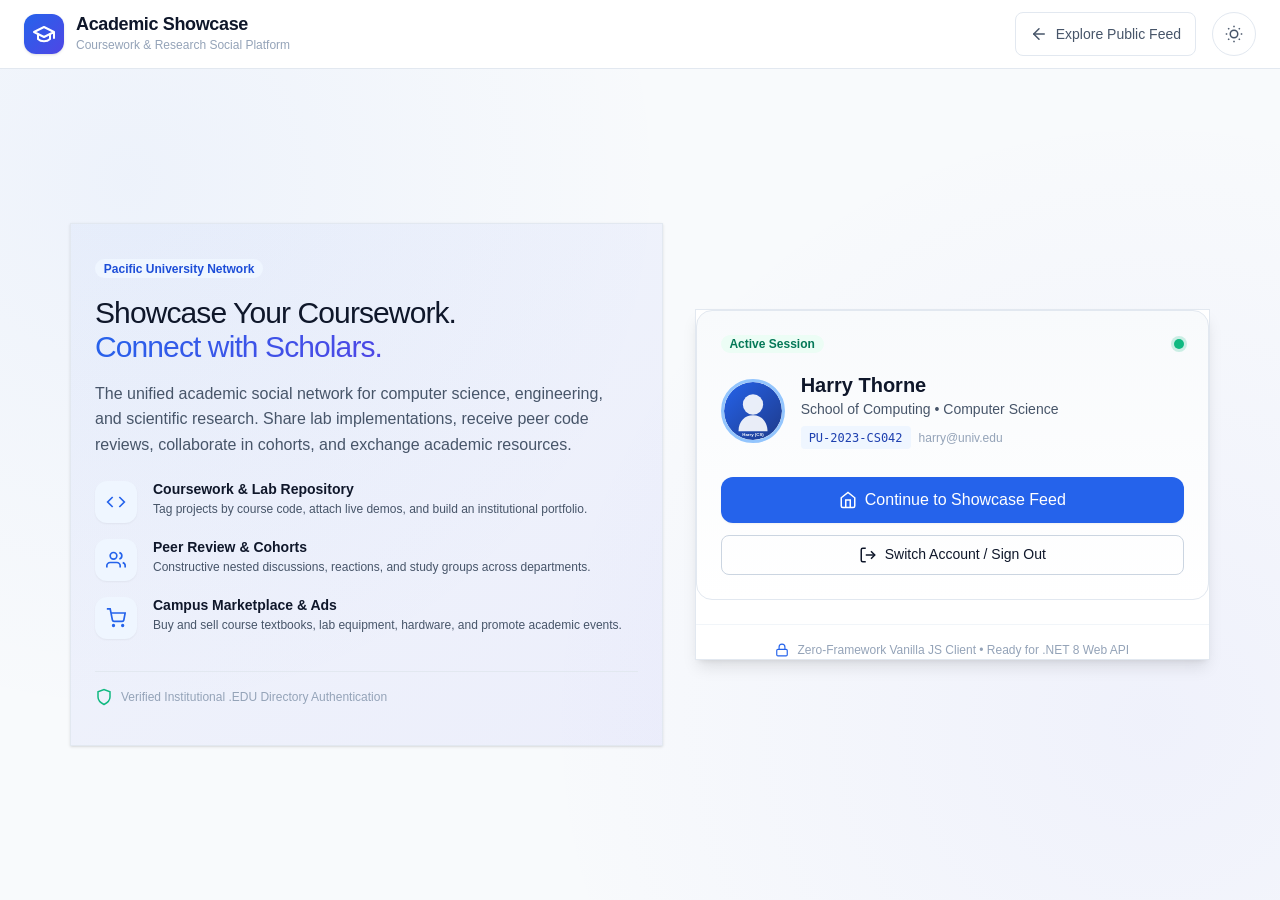
==== pages/auth.html @ 0fe9c9b3 "feat(auth): implement user authentication views, form validation, and session management" ====
<!DOCTYPE html>
<html lang="en">
<head>
  <meta charset="UTF-8">
  <meta name="viewport" content="width=device-width, initial-scale=1.0">
  <title>Academic Coursework Showcase — Authentication Portal</title>
  
  <!-- Core Design Tokens & Modular Stylesheets -->
  <link rel="stylesheet" href="../css/variables.css">
  <link rel="stylesheet" href="../css/reset.css">
  <link rel="stylesheet" href="../css/layout.css">
  <link rel="stylesheet" href="../css/components.css">
  
  <!-- Dedicated Authentication Page Stylesheet -->
  <link rel="stylesheet" href="../css/pages/auth.css">
</head>
<body class="auth-body">
  <!-- Minimalist Brand Header -->
  <header class="auth-navbar" role="banner">
    <div class="auth-nav-container">
      <a href="../index.html" class="auth-brand" aria-label="Academic Showcase Home">
        <div class="auth-brand-icon">
          <svg width="24" height="24" viewBox="0 0 24 24" fill="none" stroke="currentColor" stroke-width="2" stroke-linecap="round" stroke-linejoin="round">
            <path d="M22 10v6M2 10l10-5 10 5-10 5z"/>
            <path d="M6 12v5c3 3 9 3 12 0v-5"/>
          </svg>
        </div>
        <div class="auth-brand-text">
          <span class="auth-brand-title">Academic Showcase</span>
          <span class="auth-brand-tagline">Coursework & Research Social Platform</span>
        </div>
      </a>

      <div class="auth-nav-actions">
        <a href="../index.html" class="auth-nav-link" id="navBackToFeed">
          <svg width="18" height="18" viewBox="0 0 24 24" fill="none" stroke="currentColor" stroke-width="2" stroke-linecap="round" stroke-linejoin="round">
            <line x1="19" y1="12" x2="5" y2="12"></line>
            <polyline points="12 19 5 12 12 5"></polyline>
          </svg>
          <span>Explore Public Feed</span>
        </a>
        <button type="button" class="btn-theme-toggle" id="authThemeToggleBtn" aria-label="Toggle Dark / Light Theme" title="Toggle Theme">
          <svg class="theme-icon-sun" width="18" height="18" viewBox="0 0 24 24" fill="none" stroke="currentColor" stroke-width="2">
            <circle cx="12" cy="12" r="5"></circle>
            <line x1="12" y1="1" x2="12" y2="3"></line>
            <line x1="12" y1="21" x2="12" y2="23"></line>
            <line x1="4.22" y1="4.22" x2="5.64" y2="5.64"></line>
            <line x1="18.36" y1="18.36" x2="19.78" y2="19.78"></line>
            <line x1="1" y1="12" x2="3" y2="12"></line>
            <line x1="21" y1="12" x2="23" y2="12"></line>
            <line x1="4.22" y1="19.78" x2="5.64" y2="18.36"></line>
            <line x1="18.36" y1="5.64" x2="19.78" y2="4.22"></line>
          </svg>
          <svg class="theme-icon-moon" width="18" height="18" viewBox="0 0 24 24" fill="none" stroke="currentColor" stroke-width="2" style="display: none;">
            <path d="M21 12.79A9 9 0 1 1 11.21 3 7 7 0 0 0 21 12.79z"></path>
          </svg>
        </button>
      </div>
    </div>
  </header>

  <!-- Main View Container -->
  <main class="auth-main-wrapper" role="main">
    <div class="auth-layout-container">
      
      <!-- Left Hero Branding Column -->
      <section class="auth-hero-pane" aria-labelledby="authHeroTitle">
        <div class="auth-hero-badge">
          <span class="badge badge-primary">Pacific University Network</span>
        </div>
        <h1 class="auth-hero-title" id="authHeroTitle">
          Showcase Your Coursework. <br>
          <span class="text-gradient">Connect with Scholars.</span>
        </h1>
        <p class="auth-hero-description">
          The unified academic social network for computer science, engineering, and scientific research. Share lab implementations, receive peer code reviews, collaborate in cohorts, and exchange academic resources.
        </p>

        <!-- Feature Showcase Highlights -->
        <div class="auth-feature-list">
          <div class="auth-feature-item">
            <div class="feature-icon-bubble">
              <svg width="20" height="20" viewBox="0 0 24 24" fill="none" stroke="currentColor" stroke-width="2">
                <polyline points="16 18 22 12 16 6"></polyline>
                <polyline points="8 6 2 12 8 18"></polyline>
              </svg>
            </div>
            <div>
              <h2 class="feature-title">Coursework & Lab Repository</h2>
              <p class="feature-desc">Tag projects by course code, attach live demos, and build an institutional portfolio.</p>
            </div>
          </div>

          <div class="auth-feature-item">
            <div class="feature-icon-bubble">
              <svg width="20" height="20" viewBox="0 0 24 24" fill="none" stroke="currentColor" stroke-width="2">
                <path d="M17 21v-2a4 4 0 0 0-4-4H5a4 4 0 0 0-4 4v2"></path>
                <circle cx="9" cy="7" r="4"></circle>
                <path d="M23 21v-2a4 4 0 0 0-3-3.87"></path>
                <path d="M16 3.13a4 4 0 0 1 0 7.75"></path>
              </svg>
            </div>
            <div>
              <h2 class="feature-title">Peer Review & Cohorts</h2>
              <p class="feature-desc">Constructive nested discussions, reactions, and study groups across departments.</p>
            </div>
          </div>

          <div class="auth-feature-item">
            <div class="feature-icon-bubble">
              <svg width="20" height="20" viewBox="0 0 24 24" fill="none" stroke="currentColor" stroke-width="2">
                <circle cx="9" cy="21" r="1"></circle>
                <circle cx="20" cy="21" r="1"></circle>
                <path d="M1 1h4l2.68 13.39a2 2 0 0 0 2 1.61h9.72a2 2 0 0 0 2-1.61L23 6H6"></path>
              </svg>
            </div>
            <div>
              <h2 class="feature-title">Campus Marketplace & Ads</h2>
              <p class="feature-desc">Buy and sell course textbooks, lab equipment, hardware, and promote academic events.</p>
            </div>
          </div>
        </div>

        <div class="auth-hero-footer">
          <div class="institutional-seal">
            <svg width="18" height="18" viewBox="0 0 24 24" fill="none" stroke="currentColor" stroke-width="2">
              <path d="M12 22s8-4 8-10V5l-8-3-8 3v7c0 6 8 10 8 10z"/>
            </svg>
            <span>Verified Institutional .EDU Directory Authentication</span>
          </div>
        </div>
      </section>

      <!-- Right Column: Authentication Card Container -->
      <section class="auth-card-pane">
        <div class="auth-card" id="authCard">

          <!-- Global Dynamic Alert Container -->
          <div id="authAlertContainer" class="auth-alert-container" style="display: none;" role="alert">
            <div id="authAlert" class="auth-alert">
              <span class="auth-alert-icon" id="authAlertIcon">⚠️</span>
              <span class="auth-alert-message" id="authAlertMessage"></span>
              <button type="button" class="auth-alert-close" id="authAlertClose" aria-label="Dismiss alert">&times;</button>
            </div>
          </div>

          <!-- Toast Notification Container -->
          <div id="authToastContainer" class="auth-toast-container" aria-live="polite">
            <div id="authToast" class="auth-toast" style="display: none;">
              <span class="auth-toast-icon">✨</span>
              <span class="auth-toast-message" id="authToastMessage">Notification message</span>
            </div>
          </div>

          <!-- ACTIVE USER SESSION CARD (Rendered if user is already authenticated) -->
          <div id="activeSessionCard" class="active-session-card" style="display: none;" aria-label="Active Student Session">
            <div class="session-badge-header">
              <span class="badge badge-success">Active Session</span>
              <span class="session-status-dot"></span>
            </div>

            <div class="session-user-profile">
              <div class="session-avatar-wrap">
                <img id="sessionUserAvatar" src="../assets/images/avatar-1.svg" alt="User Avatar" class="session-avatar-img">
              </div>
              <div class="session-user-info">
                <h2 class="session-user-name" id="sessionUserName">Harry Thorne</h2>
                <p class="session-user-dept" id="sessionUserDept">School of Computing &bull; Computer Science</p>
                <div class="session-meta-row">
                  <span class="session-meta-tag" id="sessionUserStudentId">PU-2023-CS042</span>
                  <span class="session-meta-email" id="sessionUserEmail">harry@univ.edu</span>
                </div>
              </div>
            </div>

            <div class="session-actions-grid">
              <a href="../index.html" class="btn btn-primary btn-block btn-lg" id="btnContinueToFeed">
                <svg width="18" height="18" viewBox="0 0 24 24" fill="none" stroke="currentColor" stroke-width="2">
                  <path d="M3 9l9-7 9 7v11a2 2 0 0 1-2 2H5a2 2 0 0 1-2-2z"></path>
                  <polyline points="9 22 9 12 15 12 15 22"></polyline>
                </svg>
                <span>Continue to Showcase Feed</span>
              </a>

              <button type="button" class="btn btn-outline btn-block" id="btnLogoutSession">
                <svg width="18" height="18" viewBox="0 0 24 24" fill="none" stroke="currentColor" stroke-width="2">
                  <path d="M9 21H5a2 2 0 0 1-2-2V5a2 2 0 0 1 2-2h4"></path>
                  <polyline points="16 17 21 12 16 7"></polyline>
                  <line x1="21" y1="12" x2="9" y2="12"></line>
                </svg>
                <span>Switch Account / Sign Out</span>
              </button>
            </div>
          </div>

          <!-- AUTHENTICATION FORMS CONTAINER (Sign In / Sign Up) -->
          <div id="authFormsContainer" class="auth-forms-container">

            <!-- Tab Segment Navigation -->
            <nav class="auth-tabs" role="tablist" aria-label="Authentication Options">
              <button type="button" class="auth-tab-btn active" id="tabSignIn" data-tab="login" role="tab" aria-selected="true" aria-controls="auth-form-login">
                <span>Sign In</span>
              </button>
              <button type="button" class="auth-tab-btn" id="tabSignUp" data-tab="signup" role="tab" aria-selected="false" aria-controls="auth-form-signup">
                <span>Create Account</span>
              </button>
            </nav>

            <!-- ================================================================= -->
            <!-- 1. SIGN IN FORM PANE                                              -->
            <!-- ================================================================= -->
            <form id="auth-form-login" class="auth-form active" novalidate>
              
              <!-- Demo Account Quick-Fill Box -->
              <div class="demo-accounts-box">
                <div class="demo-box-header">
                  <span class="demo-box-label">
                    <svg width="14" height="14" viewBox="0 0 24 24" fill="currentColor">
                      <polygon points="13 2 3 14 12 14 11 22 21 10 12 10 13 2"></polygon>
                    </svg>
                    One-Click Demo Evaluator Profiles
                  </span>
                  <span class="demo-box-hint">Click any profile to pre-fill</span>
                </div>
                <div class="demo-chips-grid">
                  <button type="button" class="demo-user-chip" id="demoUserHarry" data-email="harry@univ.edu" data-pass="Password123!" title="Sign in as Harry Thorne (CS Senior)">
                    <img src="../assets/images/avatar-1.svg" alt="Harry Thorne" class="demo-chip-avatar">
                    <div class="demo-chip-info">
                      <span class="demo-chip-name">Harry Thorne</span>
                      <span class="demo-chip-dept">CS &bull; Senior</span>
                    </div>
                  </button>

                  <button type="button" class="demo-user-chip" id="demoUserElena" data-email="elena@univ.edu" data-pass="Password123!" title="Sign in as Elena Rostova (AI Fellow)">
                    <img src="../assets/images/avatar-2.svg" alt="Elena Rostova" class="demo-chip-avatar">
                    <div class="demo-chip-info">
                      <span class="demo-chip-name">Elena Rostova</span>
                      <span class="demo-chip-dept">AI &bull; Grad</span>
                    </div>
                  </button>

                  <button type="button" class="demo-user-chip" id="demoUserMarcus" data-email="marcus@univ.edu" data-pass="Password123!" title="Sign in as Marcus Vance (SE Sophomore)">
                    <img src="../assets/images/avatar-3.svg" alt="Marcus Vance" class="demo-chip-avatar">
                    <div class="demo-chip-info">
                      <span class="demo-chip-name">Marcus Vance</span>
                      <span class="demo-chip-dept">SE &bull; Soph</span>
                    </div>
                  </button>
                </div>
              </div>

              <!-- Sign In Fields -->
              <div class="form-group">
                <label for="loginIdentifier" class="form-label">University Email or Student ID</label>
                <div class="input-group">
                  <span class="input-group-icon">
                    <svg width="18" height="18" viewBox="0 0 24 24" fill="none" stroke="currentColor" stroke-width="2">
                      <path d="M4 4h16c1.1 0 2 .9 2 2v12c0 1.1-.9 2-2 2H4c-1.1 0-2-.9-2-2V6c0-1.1.9-2 2-2z"></path>
                      <polyline points="22,6 12,13 2,6"></polyline>
                    </svg>
                  </span>
                  <input type="text" id="loginIdentifier" class="form-control" placeholder="harry@univ.edu or PU-2023-CS042" autocomplete="username" required>
                </div>
                <div class="invalid-feedback" id="loginIdentifierError"></div>
              </div>

              <div class="form-group">
                <div class="form-label-row">
                  <label for="loginPassword" class="form-label">Password</label>
                  <a href="#" class="auth-helper-link" id="linkForgotPassword">Forgot password?</a>
                </div>
                <div class="input-group">
                  <span class="input-group-icon">
                    <svg width="18" height="18" viewBox="0 0 24 24" fill="none" stroke="currentColor" stroke-width="2">
                      <rect x="3" y="11" width="18" height="11" rx="2" ry="2"></rect>
                      <path d="M7 11V7a5 5 0 0 1 10 0v4"></path>
                    </svg>
                  </span>
                  <input type="password" id="loginPassword" class="form-control" placeholder="Enter your account password" autocomplete="current-password" required>
                  <button type="button" class="btn-toggle-password" id="toggleLoginPasswordBtn" aria-label="Toggle password visibility">
                    <svg class="eye-open" width="18" height="18" viewBox="0 0 24 24" fill="none" stroke="currentColor" stroke-width="2">
                      <path d="M1 12s4-8 11-8 11 8 11 8-4 8-11 8-11-8-11-8z"></path>
                      <circle cx="12" cy="12" r="3"></circle>
                    </svg>
                    <svg class="eye-closed" width="18" height="18" viewBox="0 0 24 24" fill="none" stroke="currentColor" stroke-width="2" style="display: none;">
                      <path d="M17.94 17.94A10.07 10.07 0 0 1 12 20c-7 0-11-8-11-8a18.45 18.45 0 0 1 5.06-5.94M9.9 4.24A9.12 9.12 0 0 1 12 4c7 0 11 8 11 8a18.5 18.5 0 0 1-2.16 3.19m-6.72-1.07a3 3 0 1 1-4.24-4.24"></path>
                      <line x1="1" y1="1" x2="23" y2="23"></line>
                    </svg>
                  </button>
                </div>
                <div class="invalid-feedback" id="loginPasswordError"></div>
              </div>

              <!-- Remember Me & Policy Row -->
              <div class="auth-options-row">
                <label class="custom-checkbox" for="rememberMe">
                  <input type="checkbox" id="rememberMe">
                  <span class="checkbox-indicator"></span>
                  <span class="checkbox-label-text">Remember on this device</span>
                </label>
              </div>

              <!-- Submit Button -->
              <div class="form-action-group">
                <button type="submit" id="loginSubmitBtn" class="btn btn-primary btn-block btn-lg">
                  <span>Sign In to Student Portal</span>
                  <svg width="18" height="18" viewBox="0 0 24 24" fill="none" stroke="currentColor" stroke-width="2">
                    <line x1="5" y1="12" x2="19" y2="12"></line>
                    <polyline points="12 5 19 12 12 19"></polyline>
                  </svg>
                </button>
              </div>

              <div class="auth-switch-note">
                <span>New to Academic Showcase?</span>
                <button type="button" class="btn-text-link" id="btnSwitchToSignUp">Create an account</button>
              </div>
            </form>

            <!-- ================================================================= -->
            <!-- 2. SIGN UP FORM PANE                                              -->
            <!-- ================================================================= -->
            <form id="auth-form-signup" class="auth-form" style="display: none;" novalidate>
              <div class="signup-intro-note">
                <p>Register with your university credentials to start sharing coursework and joining student cohorts.</p>
              </div>

              <!-- Full Name -->
              <div class="form-group">
                <label for="signupName" class="form-label">Full Name</label>
                <div class="input-group">
                  <span class="input-group-icon">
                    <svg width="18" height="18" viewBox="0 0 24 24" fill="none" stroke="currentColor" stroke-width="2">
                      <path d="M20 21v-2a4 4 0 0 0-4-4H8a4 4 0 0 0-4 4v2"></path>
                      <circle cx="12" cy="7" r="4"></circle>
                    </svg>
                  </span>
                  <input type="text" id="signupName" class="form-control" placeholder="e.g. Harry Potter" required>
                </div>
                <div class="invalid-feedback" id="signupNameError"></div>
              </div>

              <!-- University Email (.edu) -->
              <div class="form-group">
                <label for="signupEmail" class="form-label">University Email (.edu)</label>
                <div class="input-group">
                  <span class="input-group-icon">
                    <svg width="18" height="18" viewBox="0 0 24 24" fill="none" stroke="currentColor" stroke-width="2">
                      <path d="M4 4h16c1.1 0 2 .9 2 2v12c0 1.1-.9 2-2 2H4c-1.1 0-2-.9-2-2V6c0-1.1.9-2 2-2z"></path>
                      <polyline points="22,6 12,13 2,6"></polyline>
                    </svg>
                  </span>
                  <input type="email" id="signupEmail" class="form-control" placeholder="username@univ.edu" required>
                </div>
                <div class="form-helper">Must be an institutional or university email address.</div>
                <div class="invalid-feedback" id="signupEmailError"></div>
              </div>

              <!-- Major / Department & Academic Year Row -->
              <div class="form-row-2col">
                <div class="form-group">
                  <label for="signupMajor" class="form-label">Major / Department</label>
                  <select id="signupMajor" class="form-control" required>
                    <option value="" disabled selected>Select your discipline...</option>
                    <option value="Computer Science">Computer Science (CS)</option>
                    <option value="Artificial Intelligence">Artificial Intelligence (AI)</option>
                    <option value="Software Engineering">Software Engineering (SE)</option>
                    <option value="Cybersecurity">Cybersecurity (Cyber)</option>
                    <option value="Bioinformatics">Bioinformatics (Bio)</option>
                  </select>
                  <div class="invalid-feedback" id="signupMajorError"></div>
                </div>

                <div class="form-group">
                  <label for="signupYear" class="form-label">Academic Year</label>
                  <select id="signupYear" class="form-control">
                    <option value="Freshman">Freshman</option>
                    <option value="Sophomore">Sophomore</option>
                    <option value="Junior">Junior</option>
                    <option value="Senior" selected>Senior</option>
                    <option value="Graduate">Graduate / Researcher</option>
                  </select>
                </div>
              </div>

              <!-- Student ID / Enrollment Code -->
              <div class="form-group">
                <label for="signupStudentId" class="form-label">University Student ID</label>
                <div class="input-group">
                  <span class="input-group-icon">
                    <svg width="18" height="18" viewBox="0 0 24 24" fill="none" stroke="currentColor" stroke-width="2">
                      <rect x="3" y="4" width="18" height="16" rx="2"></rect>
                      <line x1="7" y1="8" x2="17" y2="8"></line>
                      <line x1="7" y1="12" x2="13" y2="12"></line>
                    </svg>
                  </span>
                  <input type="text" id="signupStudentId" class="form-control" placeholder="e.g. PU-2026-CS001">
                </div>
                <div class="form-helper">Campus identification number for verified student badge.</div>
                <div class="invalid-feedback" id="signupStudentIdError"></div>
              </div>

              <!-- Password & Password Confirmation Row -->
              <div class="form-row-2col">
                <div class="form-group">
                  <label for="signupPassword" class="form-label">Password</label>
                  <div class="input-group">
                    <span class="input-group-icon">
                      <svg width="18" height="18" viewBox="0 0 24 24" fill="none" stroke="currentColor" stroke-width="2">
                        <rect x="3" y="11" width="18" height="11" rx="2" ry="2"></rect>
                        <path d="M7 11V7a5 5 0 0 1 10 0v4"></path>
                      </svg>
                    </span>
                    <input type="password" id="signupPassword" class="form-control" placeholder="Min. 6 chars" required minlength="6">
                  </div>
                  <div class="invalid-feedback" id="signupPasswordError"></div>
                </div>

                <div class="form-group">
                  <label for="signupPasswordConfirm" class="form-label">Confirm Password</label>
                  <div class="input-group">
                    <span class="input-group-icon">
                      <svg width="18" height="18" viewBox="0 0 24 24" fill="none" stroke="currentColor" stroke-width="2">
                        <rect x="3" y="11" width="18" height="11" rx="2" ry="2"></rect>
                        <path d="M7 11V7a5 5 0 0 1 10 0v4"></path>
                      </svg>
                    </span>
                    <input type="password" id="signupPasswordConfirm" class="form-control" placeholder="Repeat password" required>
                  </div>
                  <div class="invalid-feedback" id="signupPasswordConfirmError"></div>
                </div>
              </div>

              <!-- Password Strength Meter -->
              <div class="password-meter" id="passwordMeterContainer">
                <div class="meter-bar"><div class="meter-fill" id="meterFill"></div></div>
                <span class="meter-label" id="meterLabel">Password strength</span>
              </div>

              <!-- Terms of Service & Honor Code -->
              <div class="auth-options-row">
                <label class="custom-checkbox" for="signupTerms">
                  <input type="checkbox" id="signupTerms" required>
                  <span class="checkbox-indicator"></span>
                  <span class="checkbox-label-text">
                    I agree to the <a href="#" class="auth-inline-link">Academic Integrity Honor Code</a> and <a href="#" class="auth-inline-link">Coursework Showcase Guidelines</a>.
                  </span>
                </label>
                <div class="invalid-feedback" id="signupTermsError"></div>
              </div>

              <!-- Submit Button -->
              <div class="form-action-group">
                <button type="submit" id="signupSubmitBtn" class="btn btn-primary btn-block btn-lg">
                  <span>Create Student Account</span>
                  <svg width="18" height="18" viewBox="0 0 24 24" fill="none" stroke="currentColor" stroke-width="2">
                    <path d="M16 21v-2a4 4 0 0 0-4-4H5a4 4 0 0 0-4 4v2"></path>
                    <circle cx="8.5" cy="7" r="4"></circle>
                    <line x1="20" y1="8" x2="20" y2="14"></line>
                    <line x1="23" y1="11" x2="17" y2="11"></line>
                  </svg>
                </button>
              </div>

              <div class="auth-switch-note">
                <span>Already have a university account?</span>
                <button type="button" class="btn-text-link" id="btnSwitchToSignIn">Sign In instead</button>
              </div>
            </form>

          </div><!-- /auth-forms-container -->

          <!-- Card Security Footer -->
          <footer class="auth-card-footer">
            <div class="security-note">
              <svg width="14" height="14" viewBox="0 0 24 24" fill="none" stroke="currentColor" stroke-width="2">
                <rect x="3" y="11" width="18" height="11" rx="2" ry="2"></rect>
                <path d="M7 11V7a5 5 0 0 1 10 0v4"></path>
              </svg>
              <span>Zero-Framework Vanilla JS Client &bull; Ready for .NET 8 Web API</span>
            </div>
          </footer>

        </div><!-- /auth-card -->
      </section>

    </div><!-- /auth-layout-container -->
  </main>

  <!-- ES6 Controller Module -->
  <script type="module" src="../js/pages/auth.js"></script>
</body>
</html>
---- css/variables.css ----
/**
 * Academic Coursework Showcase — Design Tokens & Theme Variables
 * css/variables.css
 */

:root {
  /* Color Palette — Primary (Sapphire Blue) */
  --color-primary-50: #eff6ff;
  --color-primary-100: #dbeafe;
  --color-primary-200: #bfdbfe;
  --color-primary-300: #93c5fd;
  --color-primary-400: #60a5fa;
  --color-primary-500: #3b82f6;
  --color-primary-600: #2563eb;
  --color-primary-700: #1d4ed8;
  --color-primary-800: #1e40af;
  --color-primary-900: #1e3a8a;
  --color-primary: #2563eb;
  --color-primary-hover: #1d4ed8;
  --color-primary-light: #eff6ff;
  --color-primary-contrast: #ffffff;

  /* Color Palette — Secondary (Indigo) */
  --color-secondary-50: #eef2ff;
  --color-secondary-100: #e0e7ff;
  --color-secondary-200: #c7d2fe;
  --color-secondary-500: #6366f1;
  --color-secondary-600: #4f46e5;
  --color-secondary-700: #4338ca;
  --color-secondary: #4f46e5;
  --color-secondary-hover: #4338ca;

  /* Color Palette — Accent / Success (Emerald Green) */
  --color-accent-50: #ecfdf5;
  --color-accent-100: #d1fae5;
  --color-accent-500: #10b981;
  --color-accent-600: #059669;
  --color-accent-700: #047857;
  --color-accent: #059669;
  --color-accent-hover: #047857;
  --color-success: #10b981;
  --color-success-bg: #ecfdf5;

  /* Status Colors */
  --color-warning-50: #fffbeb;
  --color-warning-500: #f59e0b;
  --color-warning-600: #d97706;
  --color-warning: #f59e0b;
  --color-warning-bg: #fffbeb;

  --color-danger-50: #fef2f2;
  --color-danger-500: #ef4444;
  --color-danger-600: #dc2626;
  --color-danger: #ef4444;
  --color-danger-bg: #fef2f2;

  --color-info-50: #f0f9ff;
  --color-info-500: #0ea5e9;
  --color-info-600: #0284c7;
  --color-info: #0284c7;

  /* Neutrals (Slate / Gray) */
  --color-gray-50: #f8fafc;
  --color-gray-100: #f1f5f9;
  --color-gray-200: #e2e8f0;
  --color-gray-300: #cbd5e1;
  --color-gray-400: #94a3b8;
  --color-gray-500: #64748b;
  --color-gray-600: #475569;
  --color-gray-700: #334155;
  --color-gray-800: #1e293b;
  --color-gray-900: #0f172a;

  /* Semantic Light Surfaces */
  --bg-body: #f8fafc;
  --bg-surface: #ffffff;
  --bg-surface-hover: #f1f5f9;
  --bg-surface-active: #e2e8f0;
  --bg-surface-subtle: #f8fafc;
  --bg-sidebar: #ffffff;
  --bg-card: #ffffff;
  --bg-input: #ffffff;
  --bg-modal-overlay: rgba(15, 23, 42, 0.6);

  /* Typography Colors */
  --text-primary: #0f172a;
  --text-secondary: #475569;
  --text-muted: #94a3b8;
  --text-inverse: #ffffff;
  --text-link: #2563eb;
  --text-link-hover: #1d4ed8;

  /* Border Colors */
  --border-color: #e2e8f0;
  --border-color-light: #f1f5f9;
  --border-color-strong: #cbd5e1;
  --border-focus: #3b82f6;

  /* Typography */
  --font-sans: 'Inter', -apple-system, BlinkMacSystemFont, 'Segoe UI', Roboto, Helvetica, Arial, sans-serif;
  --font-mono: ui-monospace, SFMono-Regular, Menlo, Monaco, Consolas, monospace;

  --font-xs: 0.75rem;     /* 12px */
  --font-sm: 0.875rem;    /* 14px */
  --font-base: 1rem;       /* 16px */
  --font-lg: 1.125rem;    /* 18px */
  --font-xl: 1.25rem;     /* 20px */
  --font-2xl: 1.5rem;     /* 24px */
  --font-3xl: 1.875rem;   /* 30px */

  --font-weight-normal: 400;
  --font-weight-medium: 500;
  --font-weight-semibold: 600;
  --font-weight-bold: 700;

  --line-height-tight: 1.25;
  --line-height-normal: 1.5;
  --line-height-relaxed: 1.625;

  /* Spacing */
  --space-1: 0.25rem;  /* 4px */
  --space-2: 0.5rem;   /* 8px */
  --space-3: 0.75rem;  /* 12px */
  --space-4: 1rem;     /* 16px */
  --space-5: 1.25rem;  /* 20px */
  --space-6: 1.5rem;   /* 24px */
  --space-8: 2rem;     /* 32px */
  --space-10: 2.5rem;  /* 40px */
  --space-12: 3rem;    /* 48px */

  /* Border Radii */
  --radius-sm: 4px;
  --radius-md: 8px;
  --radius-lg: 12px;
  --radius-xl: 16px;
  --radius-full: 9999px;

  /* Shadows */
  --shadow-xs: 0 1px 2px 0 rgba(0, 0, 0, 0.05);
  --shadow-sm: 0 1px 3px 0 rgba(0, 0, 0, 0.1), 0 1px 2px -1px rgba(0, 0, 0, 0.1);
  --shadow-md: 0 4px 6px -1px rgba(0, 0, 0, 0.1), 0 2px 4px -2px rgba(0, 0, 0, 0.1);
  --shadow-lg: 0 10px 15px -3px rgba(0, 0, 0, 0.1), 0 4px 6px -4px rgba(0, 0, 0, 0.1);
  --shadow-xl: 0 20px 25px -5px rgba(0, 0, 0, 0.1), 0 8px 10px -6px rgba(0, 0, 0, 0.1);

  /* Transitions */
  --transition-fast: 150ms cubic-bezier(0.4, 0, 0.2, 1);
  --transition-base: 250ms cubic-bezier(0.4, 0, 0.2, 1);
  --transition-slow: 350ms cubic-bezier(0.4, 0, 0.2, 1);

  /* Layout dimensions */
  --navbar-height: 64px;
  --sidebar-width: 280px;
  --right-sidebar-width: 320px;
  --max-content-width: 1440px;

  /* Z-index layers */
  --z-index-dropdown: 1000;
  --z-index-sticky: 1020;
  --z-index-drawer: 1030;
  --z-index-modal-backdrop: 1040;
  --z-index-modal: 1050;
  --z-index-toast: 1080;
}

/* Dark Mode Tokens */
[data-theme="dark"] {
  --bg-body: #0b1120;
  --bg-surface: #1e293b;
  --bg-surface-hover: #334155;
  --bg-surface-active: #475569;
  --bg-surface-subtle: #131d2e;
  --bg-sidebar: #0f172a;
  --bg-card: #1e293b;
  --bg-input: #0f172a;
  --bg-modal-overlay: rgba(0, 0, 0, 0.75);

  --text-primary: #f8fafc;
  --text-secondary: #cbd5e1;
  --text-muted: #64748b;
  --text-inverse: #0f172a;
  --text-link: #60a5fa;
  --text-link-hover: #93c5fd;

  --border-color: #334155;
  --border-color-light: #1e293b;
  --border-color-strong: #475569;
  --border-focus: #60a5fa;

  --color-primary-light: rgba(37, 99, 235, 0.15);
  --color-secondary-50: rgba(79, 70, 229, 0.15);
  --color-accent-50: rgba(16, 185, 129, 0.15);
  --color-warning-50: rgba(245, 158, 11, 0.15);
  --color-danger-50: rgba(239, 68, 68, 0.15);

  --shadow-xs: 0 1px 2px 0 rgba(0, 0, 0, 0.3);
  --shadow-sm: 0 1px 3px 0 rgba(0, 0, 0, 0.4), 0 1px 2px -1px rgba(0, 0, 0, 0.4);
  --shadow-md: 0 4px 6px -1px rgba(0, 0, 0, 0.4), 0 2px 4px -2px rgba(0, 0, 0, 0.4);
  --shadow-lg: 0 10px 15px -3px rgba(0, 0, 0, 0.5), 0 4px 6px -4px rgba(0, 0, 0, 0.5);
  --shadow-xl: 0 20px 25px -5px rgba(0, 0, 0, 0.6), 0 8px 10px -6px rgba(0, 0, 0, 0.6);
}
---- css/layout.css ----
/**
 * Academic Coursework Showcase — Core Layout Grid & Responsive Architecture
 * css/layout.css
 */

/* App Wrapper */
.app-shell {
  display: flex;
  flex-direction: column;
  min-height: 100vh;
  background-color: var(--bg-body);
}

/* Global Container */
.container {
  width: 100%;
  max-width: var(--max-content-width);
  margin-left: auto;
  margin-right: auto;
  padding-left: var(--space-4);
  padding-right: var(--space-4);
}

/* 3-Column Desktop Application Grid */
.app-layout {
  display: grid;
  grid-template-columns: var(--sidebar-width) minmax(0, 1fr) var(--right-sidebar-width);
  gap: var(--space-6);
  max-width: var(--max-content-width);
  margin: 0 auto;
  padding: var(--space-6) var(--space-4);
  min-height: calc(100vh - var(--navbar-height));
  width: 100%;
}

/* Left Navigation Column */
.sidebar-left {
  position: sticky;
  top: calc(var(--navbar-height) + var(--space-6));
  height: calc(100vh - var(--navbar-height) - var(--space-8));
  overflow-y: auto;
  scrollbar-width: thin;
}

/* Center Content Column */
.main-content {
  min-width: 0;
  display: flex;
  flex-direction: column;
  gap: var(--space-6);
}

/* Right Widget / Sponsored Column */
.sidebar-right {
  position: sticky;
  top: calc(var(--navbar-height) + var(--space-6));
  height: calc(100vh - var(--navbar-height) - var(--space-8));
  overflow-y: auto;
  scrollbar-width: thin;
  display: flex;
  flex-direction: column;
  gap: var(--space-6);
}

/* Custom Scrollbars for Sidebars */
.sidebar-left::-webkit-scrollbar,
.sidebar-right::-webkit-scrollbar {
  width: 6px;
}

.sidebar-left::-webkit-scrollbar-thumb,
.sidebar-right::-webkit-scrollbar-thumb {
  background-color: var(--border-color-strong);
  border-radius: var(--radius-full);
}

/* ==========================================================================
   Mobile Off-Canvas Drawer & Overlay
   ========================================================================== */
.drawer-backdrop {
  position: fixed;
  inset: 0;
  background-color: var(--bg-modal-overlay);
  z-index: var(--z-index-drawer);
  opacity: 0;
  visibility: hidden;
  transition: opacity var(--transition-base), visibility var(--transition-base);
}

body.drawer-open .drawer-backdrop {
  opacity: 1;
  visibility: visible;
}

/* Lock body scroll when drawer or modal is active */
body.drawer-open,
body.modal-open {
  overflow: hidden;
}

/* ==========================================================================
   Mobile Bottom Tab Navigation
   ========================================================================== */
.mobile-bottom-nav {
  display: none;
  position: fixed;
  bottom: 0;
  left: 0;
  right: 0;
  height: 60px;
  background-color: var(--bg-surface);
  border-top: 1px solid var(--border-color);
  z-index: var(--z-index-sticky);
  box-shadow: 0 -2px 10px rgba(0, 0, 0, 0.05);
  justify-content: space-around;
  align-items: center;
  padding: 0 var(--space-2);
}

.mobile-bottom-nav-item {
  display: flex;
  flex-direction: column;
  align-items: center;
  justify-content: center;
  flex: 1;
  height: 100%;
  color: var(--text-secondary);
  font-size: var(--font-xs);
  gap: 2px;
  min-width: 48px;
  min-height: 48px;
  text-decoration: none;
  transition: color var(--transition-fast);
}

.mobile-bottom-nav-item.active,
.mobile-bottom-nav-item:hover {
  color: var(--color-primary);
}

.mobile-bottom-nav-item svg {
  width: 22px;
  height: 22px;
}

/* ==========================================================================
   Responsive Breakpoints
   ========================================================================== */

/* Tablet Breakpoint (768px - 1024px): 2 Columns */
@media (max-width: 1024px) {
  .app-layout {
    grid-template-columns: 240px minmax(0, 1fr);
    gap: var(--space-4);
    padding: var(--space-4);
  }

  .sidebar-right {
    display: none; /* Collapsed on tablet */
  }

  .hide-tablet {
    display: none !important;
  }
}

/* Mobile Breakpoint (< 768px): 1 Column + Drawer + Bottom Nav */
@media (max-width: 768px) {
  .app-layout {
    display: block;
    padding: var(--space-3) var(--space-3) 76px var(--space-3);
  }

  /* Left sidebar transforms into off-canvas drawer */
  .sidebar-left {
    position: fixed;
    top: 0;
    left: 0;
    bottom: 0;
    width: 280px;
    height: 100vh;
    background-color: var(--bg-surface);
    box-shadow: var(--shadow-xl);
    z-index: calc(var(--z-index-drawer) + 1);
    transform: translateX(-100%);
    transition: transform var(--transition-base);
    padding: var(--space-6) var(--space-4);
    display: flex;
    flex-direction: column;
    overflow-y: auto;
  }

  body.drawer-open .sidebar-left {
    transform: translateX(0);
  }

  .sidebar-right {
    display: none;
  }

  .mobile-bottom-nav {
    display: flex;
  }

  .hide-mobile {
    display: none !important;
  }

  .show-mobile {
    display: block !important;
  }
}

/* Desktop Only Helpers */
@media (min-width: 769px) {
  .show-mobile {
    display: none !important;
  }
}

/* ==========================================================================
   Utility Flex & Grid Helpers
   ========================================================================== */
.flex { display: flex; }
.flex-col { display: flex; flex-direction: column; }
.items-center { align-items: center; }
.items-start { align-items: flex-start; }
.items-end { align-items: flex-end; }
.justify-between { justify-content: space-between; }
.justify-center { justify-content: center; }
.justify-end { justify-content: flex-end; }
.flex-1 { flex: 1; }
.flex-wrap { flex-wrap: wrap; }
.gap-1 { gap: var(--space-1); }
.gap-2 { gap: var(--space-2); }
.gap-3 { gap: var(--space-3); }
.gap-4 { gap: var(--space-4); }
.gap-6 { gap: var(--space-6); }
---- css/components.css ----
/**
 * Academic Coursework Showcase — Reusable UI Components
 * css/components.css
 */

/* ==========================================================================
   Buttons
   ========================================================================== */
.btn {
  display: inline-flex;
  align-items: center;
  justify-content: center;
  gap: var(--space-2);
  padding: 0.625rem 1.25rem;
  font-size: var(--font-sm);
  font-weight: var(--font-weight-medium);
  line-height: 1.25;
  border-radius: var(--radius-md);
  border: 1px solid transparent;
  cursor: pointer;
  transition: all var(--transition-fast);
  white-space: nowrap;
  user-select: none;
  text-decoration: none;
}

.btn:active {
  transform: translateY(1px);
}

.btn:focus-visible {
  outline: 2px solid var(--border-focus);
  outline-offset: 2px;
}

/* Button Variants */
.btn-primary {
  background-color: var(--color-primary);
  color: var(--color-primary-contrast);
  box-shadow: var(--shadow-xs);
}

.btn-primary:hover {
  background-color: var(--color-primary-hover);
  color: var(--color-primary-contrast);
  box-shadow: var(--shadow-sm);
}

.btn-secondary {
  background-color: var(--color-secondary);
  color: #ffffff;
}

.btn-secondary:hover {
  background-color: var(--color-secondary-hover);
  color: #ffffff;
}

.btn-accent {
  background-color: var(--color-accent);
  color: #ffffff;
}

.btn-accent:hover {
  background-color: var(--color-accent-hover);
  color: #ffffff;
}

.btn-outline {
  background-color: transparent;
  border-color: var(--border-color-strong);
  color: var(--text-primary);
}

.btn-outline:hover {
  background-color: var(--bg-surface-hover);
  border-color: var(--text-secondary);
}

.btn-outline-primary {
  background-color: transparent;
  border-color: var(--color-primary);
  color: var(--color-primary);
}

.btn-outline-primary:hover {
  background-color: var(--color-primary-light);
}

.btn-ghost {
  background-color: transparent;
  color: var(--text-secondary);
}

.btn-ghost:hover {
  background-color: var(--bg-surface-hover);
  color: var(--text-primary);
}

.btn-danger {
  background-color: var(--color-danger);
  color: #ffffff;
}

.btn-danger:hover {
  background-color: var(--color-danger-600);
  color: #ffffff;
}

/* Button Sizes */
.btn-sm {
  padding: 0.375rem 0.75rem;
  font-size: var(--font-xs);
  border-radius: var(--radius-sm);
}

.btn-lg {
  padding: 0.75rem 1.5rem;
  font-size: var(--font-base);
  border-radius: var(--radius-lg);
}

.btn-icon {
  padding: 0.5rem;
  width: 38px;
  height: 38px;
  border-radius: var(--radius-full);
}

.btn-icon-sm {
  padding: 0.25rem;
  width: 30px;
  height: 30px;
  border-radius: var(--radius-full);
}

.btn-block {
  width: 100%;
}

/* ==========================================================================
   Cards
   ========================================================================== */
.card {
  background-color: var(--bg-card);
  border: 1px solid var(--border-color);
  border-radius: var(--radius-lg);
  box-shadow: var(--shadow-sm);
  overflow: hidden;
  transition: box-shadow var(--transition-fast), border-color var(--transition-fast);
}

.card-interactive:hover {
  box-shadow: var(--shadow-md);
  border-color: var(--border-color-strong);
}

.card-header {
  display: flex;
  align-items: center;
  justify-content: space-between;
  padding: var(--space-4) var(--space-5);
  border-bottom: 1px solid var(--border-color);
  background-color: var(--bg-card);
}

.card-body {
  padding: var(--space-5);
}

.card-footer {
  display: flex;
  align-items: center;
  justify-content: space-between;
  padding: var(--space-4) var(--space-5);
  border-top: 1px solid var(--border-color);
  background-color: var(--bg-surface-subtle);
}

/* ==========================================================================
   Badges
   ========================================================================== */
.badge {
  display: inline-flex;
  align-items: center;
  gap: var(--space-1);
  padding: 0.2rem 0.55rem;
  font-size: var(--font-xs);
  font-weight: var(--font-weight-semibold);
  line-height: 1;
  border-radius: var(--radius-full);
  white-space: nowrap;
}

.badge-primary {
  background-color: var(--color-primary-light);
  color: var(--color-primary-700);
}

.badge-secondary {
  background-color: var(--color-secondary-50);
  color: var(--color-secondary-700);
}

.badge-accent,
.badge-success {
  background-color: var(--color-accent-50);
  color: var(--color-accent-700);
}

.badge-warning {
  background-color: var(--color-warning-50);
  color: var(--color-warning-600);
}

.badge-danger {
  background-color: var(--color-danger-50);
  color: var(--color-danger-600);
}

.badge-course {
  background-color: var(--color-primary-50);
  color: var(--color-primary-800);
  border: 1px solid var(--color-primary-200);
  font-family: var(--font-mono);
}

[data-theme="dark"] .badge-primary {
  color: var(--color-primary-300);
}
[data-theme="dark"] .badge-course {
  background-color: rgba(37, 99, 235, 0.2);
  color: var(--color-primary-300);
  border-color: rgba(37, 99, 235, 0.4);
}

/* ==========================================================================
   Form Controls & Inputs
   ========================================================================== */
.form-group {
  display: flex;
  flex-direction: column;
  gap: var(--space-2);
  margin-bottom: var(--space-4);
}

.form-label {
  font-size: var(--font-sm);
  font-weight: var(--font-weight-medium);
  color: var(--text-primary);
}

.form-control {
  width: 100%;
  padding: 0.625rem 0.875rem;
  font-size: var(--font-sm);
  color: var(--text-primary);
  background-color: var(--bg-input);
  border: 1px solid var(--border-color);
  border-radius: var(--radius-md);
  transition: border-color var(--transition-fast), box-shadow var(--transition-fast);
}

.form-control:focus {
  outline: none;
  border-color: var(--border-focus);
  box-shadow: 0 0 0 3px rgba(37, 99, 235, 0.15);
}

.form-control::placeholder {
  color: var(--text-muted);
}

textarea.form-control {
  resize: vertical;
  min-height: 80px;
}

.input-group {
  position: relative;
  display: flex;
  align-items: center;
  width: 100%;
}

.input-group .form-control {
  padding-left: 2.5rem;
}

.input-group-icon {
  position: absolute;
  left: 0.875rem;
  color: var(--text-muted);
  pointer-events: none;
  display: flex;
  align-items: center;
  justify-content: center;
}

.input-group-icon svg {
  width: 18px;
  height: 18px;
}

.form-helper {
  font-size: var(--font-xs);
  color: var(--text-muted);
}

.is-invalid {
  border-color: var(--color-danger) !important;
}

.invalid-feedback {
  font-size: var(--font-xs);
  color: var(--color-danger);
  margin-top: 2px;
}

/* ==========================================================================
   Avatars
   ========================================================================== */
.avatar {
  position: relative;
  display: inline-flex;
  align-items: center;
  justify-content: center;
  border-radius: var(--radius-full);
  overflow: hidden;
  background-color: var(--bg-surface-hover);
  border: 2px solid var(--border-color-light);
  flex-shrink: 0;
  width: 40px;
  height: 40px;
}

.avatar img {
  width: 100%;
  height: 100%;
  object-fit: cover;
}

.avatar-xs { width: 26px; height: 26px; }
.avatar-sm { width: 34px; height: 34px; }
.avatar-md { width: 42px; height: 42px; }
.avatar-lg { width: 56px; height: 56px; }
.avatar-xl { width: 84px; height: 84px; }
.avatar-2xl { width: 120px; height: 120px; }

/* Status dot on avatar */
.avatar-status {
  position: absolute;
  bottom: 0;
  right: 0;
  width: 11px;
  height: 11px;
  border-radius: var(--radius-full);
  border: 2px solid var(--bg-surface);
}

.avatar-status.online { background-color: var(--color-success); }
.avatar-status.offline { background-color: var(--color-gray-400); }

/* ==========================================================================
   Dropdowns
   ========================================================================== */
.dropdown {
  position: relative;
  display: inline-block;
}

.dropdown-menu {
  position: absolute;
  top: calc(100% + var(--space-2));
  right: 0;
  min-width: 210px;
  background-color: var(--bg-surface);
  border: 1px solid var(--border-color);
  border-radius: var(--radius-lg);
  box-shadow: var(--shadow-lg);
  padding: var(--space-2);
  z-index: var(--z-index-dropdown);
  display: none;
  flex-direction: column;
  gap: 2px;
}

.dropdown.open .dropdown-menu,
.dropdown-menu.show {
  display: flex;
}

.dropdown-item {
  display: flex;
  align-items: center;
  gap: var(--space-3);
  padding: var(--space-2) var(--space-3);
  font-size: var(--font-sm);
  color: var(--text-primary);
  border-radius: var(--radius-sm);
  cursor: pointer;
  text-decoration: none;
  transition: background-color var(--transition-fast), color var(--transition-fast);
}

.dropdown-item:hover {
  background-color: var(--bg-surface-hover);
  color: var(--color-primary);
}

.dropdown-item svg {
  width: 18px;
  height: 18px;
  color: var(--text-muted);
}

.dropdown-item:hover svg {
  color: var(--color-primary);
}

.dropdown-divider {
  height: 1px;
  background-color: var(--border-color);
  margin: var(--space-1) 0;
}

/* ==========================================================================
   Tabs
   ========================================================================== */
.tab-nav {
  display: flex;
  gap: var(--space-4);
  border-bottom: 1px solid var(--border-color);
  overflow-x: auto;
  scrollbar-width: none;
}

.tab-nav::-webkit-scrollbar {
  display: none;
}

.tab-btn {
  display: inline-flex;
  align-items: center;
  gap: var(--space-2);
  padding: var(--space-3) var(--space-2);
  font-size: var(--font-sm);
  font-weight: var(--font-weight-medium);
  color: var(--text-secondary);
  border-bottom: 2px solid transparent;
  cursor: pointer;
  white-space: nowrap;
  transition: all var(--transition-fast);
}

.tab-btn:hover {
  color: var(--color-primary);
}

.tab-btn.active {
  color: var(--color-primary);
  border-bottom-color: var(--color-primary);
}

.tab-content {
  margin-top: var(--space-4);
}

.tab-pane {
  display: none;
}

.tab-pane.active {
  display: block;
}

/* ==========================================================================
   Modal Dialog
   ========================================================================== */
.modal-backdrop {
  position: fixed;
  inset: 0;
  background-color: var(--bg-modal-overlay);
  backdrop-filter: blur(2px);
  z-index: var(--z-index-modal-backdrop);
  display: flex;
  align-items: center;
  justify-content: center;
  padding: var(--space-4);
  opacity: 0;
  visibility: hidden;
  transition: opacity var(--transition-base), visibility var(--transition-base);
}

.modal-backdrop.open {
  opacity: 1;
  visibility: visible;
}

.modal-dialog {
  background-color: var(--bg-surface);
  border: 1px solid var(--border-color);
  border-radius: var(--radius-xl);
  box-shadow: var(--shadow-xl);
  width: 100%;
  max-width: 560px;
  max-height: calc(100vh - 48px);
  display: flex;
  flex-direction: column;
  transform: scale(0.95);
  transition: transform var(--transition-base);
  overflow: hidden;
}

.modal-backdrop.open .modal-dialog {
  transform: scale(1);
}

.modal-header {
  display: flex;
  align-items: center;
  justify-content: space-between;
  padding: var(--space-4) var(--space-6);
  border-bottom: 1px solid var(--border-color);
}

.modal-title {
  font-size: var(--font-lg);
  font-weight: var(--font-weight-semibold);
  color: var(--text-primary);
}

.modal-close {
  display: flex;
  align-items: center;
  justify-content: center;
  width: 32px;
  height: 32px;
  border-radius: var(--radius-full);
  color: var(--text-muted);
  cursor: pointer;
  transition: background-color var(--transition-fast), color var(--transition-fast);
}

.modal-close:hover {
  background-color: var(--bg-surface-hover);
  color: var(--text-primary);
}

.modal-close svg {
  width: 20px;
  height: 20px;
}

.modal-body {
  padding: var(--space-6);
  overflow-y: auto;
  color: var(--text-secondary);
}

.modal-footer {
  display: flex;
  align-items: center;
  justify-content: flex-end;
  gap: var(--space-3);
  padding: var(--space-4) var(--space-6);
  border-top: 1px solid var(--border-color);
  background-color: var(--bg-surface-subtle);
}
---- css/pages/auth.css ----
/**
 * Academic Coursework Showcase — Authentication Page Stylesheet
 * css/pages/auth.css
 * Responsive multi-tier layout: Mobile (<768px), Tablet (768px-1024px), Desktop (>1024px).
 */

/* ==========================================================================
   Page Shell & Body
   ========================================================================== */
.auth-body {
  min-height: 100vh;
  display: flex;
  flex-direction: column;
  background-color: var(--bg-body);
  background-image: 
    radial-gradient(circle at 10% 20%, rgba(37, 99, 235, 0.05) 0%, transparent 40%),
    radial-gradient(circle at 90% 80%, rgba(99, 102, 241, 0.06) 0%, transparent 45%);
  color: var(--text-primary);
  font-family: var(--font-sans);
}

[data-theme="dark"] .auth-body {
  background-image: 
    radial-gradient(circle at 10% 20%, rgba(37, 99, 235, 0.12) 0%, transparent 40%),
    radial-gradient(circle at 90% 80%, rgba(99, 102, 241, 0.12) 0%, transparent 45%);
}

/* ==========================================================================
   Minimalist Navigation Bar
   ========================================================================== */
.auth-navbar {
  position: sticky;
  top: 0;
  z-index: var(--z-index-sticky);
  background-color: var(--bg-surface);
  border-bottom: 1px solid var(--border-color);
  backdrop-filter: blur(10px);
  -webkit-backdrop-filter: blur(10px);
}

.auth-nav-container {
  display: flex;
  align-items: center;
  justify-content: space-between;
  max-width: var(--max-content-width);
  margin: 0 auto;
  padding: 0.75rem var(--space-6);
  min-height: var(--navbar-height);
}

.auth-brand {
  display: flex;
  align-items: center;
  gap: var(--space-3);
  text-decoration: none;
  color: var(--text-primary);
  min-height: 44px;
}

.auth-brand-icon {
  display: flex;
  align-items: center;
  justify-content: center;
  width: 40px;
  height: 40px;
  border-radius: var(--radius-lg);
  background: linear-gradient(135deg, var(--color-primary-600), var(--color-secondary-600));
  color: #ffffff;
  box-shadow: var(--shadow-sm);
  flex-shrink: 0;
}

.auth-brand-text {
  display: flex;
  flex-direction: column;
}

.auth-brand-title {
  font-size: var(--font-lg);
  font-weight: var(--font-weight-bold);
  line-height: 1.2;
  letter-spacing: -0.02em;
  color: var(--text-primary);
}

.auth-brand-tagline {
  font-size: var(--font-xs);
  color: var(--text-muted);
  font-weight: var(--font-weight-medium);
}

.auth-nav-actions {
  display: flex;
  align-items: center;
  gap: var(--space-4);
}

.auth-nav-link {
  display: inline-flex;
  align-items: center;
  gap: var(--space-2);
  padding: 0.5rem 0.875rem;
  font-size: var(--font-sm);
  font-weight: var(--font-weight-medium);
  color: var(--text-secondary);
  text-decoration: none;
  border-radius: var(--radius-md);
  border: 1px solid var(--border-color);
  background-color: var(--bg-surface);
  transition: all var(--transition-fast);
  min-height: 44px;
}

.auth-nav-link:hover {
  color: var(--color-primary);
  border-color: var(--color-primary-300);
  background-color: var(--color-primary-light);
}

.btn-theme-toggle {
  display: inline-flex;
  align-items: center;
  justify-content: center;
  width: 44px;
  height: 44px;
  border-radius: var(--radius-full);
  border: 1px solid var(--border-color);
  background-color: var(--bg-surface);
  color: var(--text-secondary);
  cursor: pointer;
  transition: all var(--transition-fast);
}

.btn-theme-toggle:hover {
  color: var(--color-primary);
  border-color: var(--color-primary-300);
  background-color: var(--bg-surface-hover);
}

[data-theme="dark"] .theme-icon-sun {
  display: none !important;
}

[data-theme="dark"] .theme-icon-moon {
  display: block !important;
}

/* ==========================================================================
   Main Layout Container (Desktop > 1024px)
   ========================================================================== */
.auth-main-wrapper {
  flex: 1;
  display: flex;
  align-items: center;
  justify-content: center;
  padding: var(--space-8) var(--space-4);
  width: 100%;
}

.auth-layout-container {
  display: grid;
  grid-template-columns: 1.15fr 1fr;
  gap: var(--space-8);
  max-width: 1140px;
  width: 100%;
  align-items: stretch;
}

/* ==========================================================================
   Left Hero Branding Pane
   ========================================================================== */
.auth-hero-pane {
  display: flex;
  flex-direction: column;
  justify-content: center;
  padding: var(--space-8) var(--space-6);
  background: linear-gradient(145deg, rgba(37, 99, 235, 0.04), rgba(99, 102, 241, 0.08));
  border: 1px solid var(--border-color);
  border-radius: var(--radius-2xl);
  box-shadow: var(--shadow-sm);
  position: relative;
  overflow: hidden;
}

[data-theme="dark"] .auth-hero-pane {
  background: linear-gradient(145deg, rgba(37, 99, 235, 0.1), rgba(99, 102, 241, 0.14));
}

.auth-hero-badge {
  margin-bottom: var(--space-4);
}

.auth-hero-title {
  font-size: var(--font-3xl);
  font-weight: var(--font-weight-extrabold);
  line-height: 1.15;
  letter-spacing: -0.03em;
  color: var(--text-primary);
  margin-bottom: var(--space-4);
}

.text-gradient {
  background: linear-gradient(135deg, var(--color-primary-600), var(--color-secondary-600));
  -webkit-background-clip: text;
  -webkit-text-fill-color: transparent;
}

[data-theme="dark"] .text-gradient {
  background: linear-gradient(135deg, var(--color-primary-400), var(--color-secondary-300));
  -webkit-background-clip: text;
  -webkit-text-fill-color: transparent;
}

.auth-hero-description {
  font-size: var(--font-base);
  line-height: 1.6;
  color: var(--text-secondary);
  margin-bottom: var(--space-6);
  max-width: 520px;
}

.auth-feature-list {
  display: flex;
  flex-direction: column;
  gap: var(--space-4);
  margin-bottom: var(--space-8);
}

.auth-feature-item {
  display: flex;
  align-items: flex-start;
  gap: var(--space-4);
}

.feature-icon-bubble {
  display: flex;
  align-items: center;
  justify-content: center;
  width: 42px;
  height: 42px;
  border-radius: var(--radius-lg);
  background-color: var(--color-primary-light);
  color: var(--color-primary);
  flex-shrink: 0;
  box-shadow: var(--shadow-xs);
}

[data-theme="dark"] .feature-icon-bubble {
  background-color: rgba(37, 99, 235, 0.2);
  color: var(--color-primary-300);
}

.feature-title {
  font-size: var(--font-sm);
  font-weight: var(--font-weight-semibold);
  color: var(--text-primary);
  margin-bottom: 2px;
}

.feature-desc {
  font-size: var(--font-xs);
  color: var(--text-secondary);
  line-height: 1.45;
  margin: 0;
}

.auth-hero-footer {
  margin-top: auto;
  padding-top: var(--space-4);
  border-top: 1px solid var(--border-color);
}

.institutional-seal {
  display: inline-flex;
  align-items: center;
  gap: var(--space-2);
  font-size: var(--font-xs);
  font-weight: var(--font-weight-medium);
  color: var(--text-muted);
}

.institutional-seal svg {
  color: var(--color-success);
}

/* ==========================================================================
   Right Authentication Card
   ========================================================================== */
.auth-card-pane {
  display: flex;
  flex-direction: column;
  justify-content: center;
}

.auth-card {
  background-color: var(--bg-card);
  border: 1px solid var(--border-color);
  border-radius: var(--radius-2xl);
  box-shadow: var(--shadow-lg);
  padding: var(--space-7);
  display: flex;
  flex-direction: column;
  position: relative;
  transition: box-shadow var(--transition-base), border-color var(--transition-base);
}

/* ==========================================================================
   Tab Navigation Bar
   ========================================================================== */
.auth-tabs {
  display: grid;
  grid-template-columns: 1fr 1fr;
  background-color: var(--bg-surface-subtle);
  border: 1px solid var(--border-color);
  border-radius: var(--radius-lg);
  padding: 4px;
  margin-bottom: var(--space-6);
  position: relative;
}

.auth-tab-btn {
  display: inline-flex;
  align-items: center;
  justify-content: center;
  padding: 0.625rem 1rem;
  font-size: var(--font-sm);
  font-weight: var(--font-weight-semibold);
  color: var(--text-secondary);
  background: transparent;
  border: none;
  border-radius: var(--radius-md);
  cursor: pointer;
  transition: all var(--transition-fast);
  min-height: 44px;
  user-select: none;
}

.auth-tab-btn:hover {
  color: var(--color-primary);
}

.auth-tab-btn.active {
  background-color: var(--bg-surface);
  color: var(--color-primary);
  box-shadow: var(--shadow-xs);
  font-weight: var(--font-weight-bold);
}

[data-theme="dark"] .auth-tab-btn.active {
  background-color: var(--bg-card);
  color: var(--color-primary-300);
}

/* ==========================================================================
   Dynamic Alert & Toast Containers
   ========================================================================== */
.auth-alert-container {
  margin-bottom: var(--space-4);
  animation: slideDown 0.25s cubic-bezier(0.16, 1, 0.3, 1);
}

@keyframes slideDown {
  from {
    opacity: 0;
    transform: translateY(-8px);
  }
  to {
    opacity: 1;
    transform: translateY(0);
  }
}

.auth-alert {
  display: flex;
  align-items: center;
  gap: var(--space-3);
  padding: 0.75rem 1rem;
  border-radius: var(--radius-md);
  font-size: var(--font-sm);
  line-height: 1.4;
  border: 1px solid transparent;
}

.auth-alert.error {
  background-color: var(--color-danger-50);
  border-color: rgba(239, 68, 68, 0.3);
  color: var(--color-danger-600);
}

.auth-alert.success {
  background-color: var(--color-accent-50);
  border-color: rgba(16, 185, 129, 0.3);
  color: var(--color-accent-700);
}

.auth-alert.info {
  background-color: var(--color-info-50);
  border-color: rgba(14, 165, 233, 0.3);
  color: var(--color-info-600);
}

[data-theme="dark"] .auth-alert.error {
  background-color: rgba(239, 68, 68, 0.15);
  color: #fca5a5;
  border-color: rgba(239, 68, 68, 0.4);
}

[data-theme="dark"] .auth-alert.success {
  background-color: rgba(16, 185, 129, 0.15);
  color: #6ee7b7;
  border-color: rgba(16, 185, 129, 0.4);
}

[data-theme="dark"] .auth-alert.info {
  background-color: rgba(14, 165, 233, 0.15);
  color: #7dd3fc;
  border-color: rgba(14, 165, 233, 0.4);
}

.auth-alert-icon {
  font-size: var(--font-base);
  flex-shrink: 0;
}

.auth-alert-message {
  flex: 1;
}

.auth-alert-close {
  background: transparent;
  border: none;
  font-size: 1.25rem;
  line-height: 1;
  color: inherit;
  opacity: 0.6;
  cursor: pointer;
  padding: 0 4px;
}

.auth-alert-close:hover {
  opacity: 1;
}

/* Floating Toast Notification */
.auth-toast-container {
  position: absolute;
  top: var(--space-4);
  right: var(--space-4);
  left: var(--space-4);
  z-index: 10;
  pointer-events: none;
}

.auth-toast {
  display: flex;
  align-items: center;
  gap: var(--space-2);
  background-color: var(--color-gray-900);
  color: #ffffff;
  padding: 0.75rem 1.25rem;
  border-radius: var(--radius-lg);
  box-shadow: var(--shadow-xl);
  font-size: var(--font-sm);
  font-weight: var(--font-weight-medium);
  animation: fadeInDown 0.3s cubic-bezier(0.16, 1, 0.3, 1);
  max-width: 400px;
  margin: 0 auto;
}

@keyframes fadeInDown {
  from {
    opacity: 0;
    transform: translateY(-12px);
  }
  to {
    opacity: 1;
    transform: translateY(0);
  }
}

/* ==========================================================================
   Active Session Card
   ========================================================================== */
.active-session-card {
  display: flex;
  flex-direction: column;
  gap: var(--space-5);
  background: linear-gradient(180deg, var(--bg-surface-subtle), var(--bg-card));
  border: 1px solid var(--border-color);
  border-radius: var(--radius-xl);
  padding: var(--space-6);
  animation: fadeIn 0.3s ease;
}

.session-badge-header {
  display: flex;
  align-items: center;
  justify-content: space-between;
}

.session-status-dot {
  width: 10px;
  height: 10px;
  border-radius: var(--radius-full);
  background-color: var(--color-success);
  box-shadow: 0 0 0 3px rgba(16, 185, 129, 0.2);
}

.session-user-profile {
  display: flex;
  align-items: center;
  gap: var(--space-4);
}

.session-avatar-wrap {
  width: 64px;
  height: 64px;
  border-radius: var(--radius-full);
  border: 3px solid var(--color-primary-300);
  overflow: hidden;
  flex-shrink: 0;
  background-color: var(--bg-surface-hover);
}

.session-avatar-img {
  width: 100%;
  height: 100%;
  object-fit: cover;
}

.session-user-info {
  display: flex;
  flex-direction: column;
  gap: 2px;
  min-width: 0;
}

.session-user-name {
  font-size: var(--font-xl);
  font-weight: var(--font-weight-bold);
  color: var(--text-primary);
  line-height: 1.2;
}

.session-user-dept {
  font-size: var(--font-sm);
  color: var(--text-secondary);
}

.session-meta-row {
  display: flex;
  align-items: center;
  gap: var(--space-2);
  margin-top: 4px;
  flex-wrap: wrap;
}

.session-meta-tag {
  display: inline-block;
  padding: 0.15rem 0.5rem;
  background-color: var(--color-primary-50);
  color: var(--color-primary-800);
  border-radius: var(--radius-sm);
  font-size: var(--font-xs);
  font-family: var(--font-mono);
  font-weight: var(--font-weight-medium);
}

[data-theme="dark"] .session-meta-tag {
  background-color: rgba(37, 99, 235, 0.25);
  color: var(--color-primary-300);
}

.session-meta-email {
  font-size: var(--font-xs);
  color: var(--text-muted);
}

.session-actions-grid {
  display: flex;
  flex-direction: column;
  gap: var(--space-3);
  margin-top: var(--space-2);
}

/* ==========================================================================
   Demo Evaluator Accounts Box
   ========================================================================== */
.demo-accounts-box {
  background-color: var(--color-primary-50);
  border: 1px solid var(--color-primary-200);
  border-radius: var(--radius-lg);
  padding: var(--space-3) var(--space-4);
  margin-bottom: var(--space-5);
}

[data-theme="dark"] .demo-accounts-box {
  background-color: rgba(37, 99, 235, 0.1);
  border-color: rgba(37, 99, 235, 0.3);
}

.demo-box-header {
  display: flex;
  align-items: center;
  justify-content: space-between;
  margin-bottom: var(--space-3);
}

.demo-box-label {
  display: inline-flex;
  align-items: center;
  gap: var(--space-1);
  font-size: var(--font-xs);
  font-weight: var(--font-weight-bold);
  color: var(--color-primary-700);
  text-transform: uppercase;
  letter-spacing: 0.05em;
}

[data-theme="dark"] .demo-box-label {
  color: var(--color-primary-300);
}

.demo-box-hint {
  font-size: 11px;
  color: var(--text-muted);
}

.demo-chips-grid {
  display: grid;
  grid-template-columns: repeat(3, 1fr);
  gap: var(--space-2);
}

.demo-user-chip {
  display: flex;
  align-items: center;
  gap: var(--space-2);
  padding: 0.375rem 0.5rem;
  background-color: var(--bg-surface);
  border: 1px solid var(--border-color);
  border-radius: var(--radius-md);
  cursor: pointer;
  transition: all var(--transition-fast);
  text-align: left;
  min-height: 44px;
}

.demo-user-chip:hover {
  border-color: var(--color-primary);
  background-color: var(--color-primary-light);
  transform: translateY(-1px);
  box-shadow: var(--shadow-xs);
}

.demo-user-chip:active {
  transform: translateY(0);
}

.demo-chip-avatar {
  width: 28px;
  height: 28px;
  border-radius: var(--radius-full);
  object-fit: cover;
  flex-shrink: 0;
}

.demo-chip-info {
  display: flex;
  flex-direction: column;
  line-height: 1.1;
  overflow: hidden;
}

.demo-chip-name {
  font-size: var(--font-xs);
  font-weight: var(--font-weight-semibold);
  color: var(--text-primary);
  white-space: nowrap;
  overflow: hidden;
  text-overflow: ellipsis;
}

.demo-chip-dept {
  font-size: 10px;
  color: var(--text-muted);
  white-space: nowrap;
}

/* ==========================================================================
   Form Controls, Inputs, and Validation Feedback
   ========================================================================== */
.auth-form {
  display: flex;
  flex-direction: column;
  gap: var(--space-4);
}

.form-label-row {
  display: flex;
  align-items: center;
  justify-content: space-between;
}

.auth-helper-link {
  font-size: var(--font-xs);
  color: var(--color-primary);
  text-decoration: none;
  font-weight: var(--font-weight-medium);
}

.auth-helper-link:hover {
  text-decoration: underline;
}

.password-input-wrapper {
  position: relative;
  display: flex;
  align-items: center;
  width: 100%;
}

.btn-toggle-password {
  position: absolute;
  right: 0.75rem;
  background: transparent;
  border: none;
  color: var(--text-muted);
  cursor: pointer;
  display: flex;
  align-items: center;
  justify-content: center;
  width: 32px;
  height: 32px;
  border-radius: var(--radius-full);
  transition: color var(--transition-fast);
}

.btn-toggle-password:hover {
  color: var(--text-primary);
}

.form-row-2col {
  display: grid;
  grid-template-columns: 1fr 1fr;
  gap: var(--space-3);
}

.signup-intro-note {
  font-size: var(--font-xs);
  color: var(--text-secondary);
  line-height: 1.4;
  margin-bottom: var(--space-2);
}

.auth-options-row {
  display: flex;
  align-items: center;
  justify-content: space-between;
  margin: var(--space-1) 0;
}

/* Custom Accessible Checkbox */
.custom-checkbox {
  display: inline-flex;
  align-items: center;
  gap: var(--space-2);
  cursor: pointer;
  user-select: none;
  min-height: 44px;
}

.custom-checkbox input {
  position: absolute;
  opacity: 0;
  width: 0;
  height: 0;
}

.checkbox-indicator {
  display: inline-flex;
  align-items: center;
  justify-content: center;
  width: 20px;
  height: 20px;
  border-radius: var(--radius-sm);
  border: 1.5px solid var(--border-color-strong);
  background-color: var(--bg-surface);
  transition: all var(--transition-fast);
  flex-shrink: 0;
}

.custom-checkbox input:checked + .checkbox-indicator {
  background-color: var(--color-primary);
  border-color: var(--color-primary);
}

.custom-checkbox input:checked + .checkbox-indicator::after {
  content: '';
  width: 5px;
  height: 9px;
  border: solid #ffffff;
  border-width: 0 2px 2px 0;
  transform: rotate(45deg);
  margin-bottom: 2px;
}

.custom-checkbox input:focus-visible + .checkbox-indicator {
  outline: 2px solid var(--border-focus);
  outline-offset: 2px;
}

.checkbox-label-text {
  font-size: var(--font-xs);
  color: var(--text-secondary);
  line-height: 1.35;
}

.auth-inline-link {
  color: var(--color-primary);
  text-decoration: underline;
}

.form-action-group {
  margin-top: var(--space-2);
}

.auth-switch-note {
  display: flex;
  align-items: center;
  justify-content: center;
  gap: var(--space-2);
  font-size: var(--font-sm);
  color: var(--text-secondary);
  margin-top: var(--space-4);
  padding-top: var(--space-4);
  border-top: 1px solid var(--border-color-light);
}

.btn-text-link {
  background: transparent;
  border: none;
  color: var(--color-primary);
  font-size: inherit;
  font-weight: var(--font-weight-semibold);
  cursor: pointer;
  padding: 0;
  text-decoration: underline;
}

.btn-text-link:hover {
  color: var(--color-primary-hover);
}

/* ==========================================================================
   Password Strength Meter
   ========================================================================== */
.password-meter {
  display: none;
  flex-direction: column;
  gap: 4px;
  margin-top: -4px;
  margin-bottom: var(--space-2);
}

.password-meter.show {
  display: flex;
}

.meter-bar {
  height: 4px;
  background-color: var(--border-color);
  border-radius: var(--radius-full);
  overflow: hidden;
}

.meter-fill {
  height: 100%;
  width: 0%;
  transition: width 0.3s ease, background-color 0.3s ease;
}

.meter-label {
  font-size: 11px;
  color: var(--text-muted);
}

/* ==========================================================================
   Card Security Footer
   ========================================================================== */
.auth-card-footer {
  margin-top: var(--space-6);
  padding-top: var(--space-4);
  border-top: 1px solid var(--border-color-light);
  display: flex;
  align-items: center;
  justify-content: center;
}

.security-note {
  display: inline-flex;
  align-items: center;
  gap: var(--space-2);
  font-size: var(--font-xs);
  color: var(--text-muted);
}

.security-note svg {
  color: var(--color-primary);
}

/* ==========================================================================
   RESPONSIVENESS: Tablet Viewport (768px - 1024px)
   ========================================================================== */
@media (max-width: 1024px) {
  .auth-layout-container {
    grid-template-columns: 1fr;
    max-width: 600px;
    gap: var(--space-6);
  }

  .auth-hero-pane {
    padding: var(--space-6);
  }

  .auth-hero-title {
    font-size: var(--font-2xl);
  }

  .auth-feature-list {
    margin-bottom: var(--space-4);
  }
}

/* ==========================================================================
   RESPONSIVENESS: Mobile Viewport (< 768px)
   ========================================================================== */
@media (max-width: 767px) {
  .auth-nav-container {
    padding: 0.5rem var(--space-4);
  }

  .auth-brand-tagline {
    display: none;
  }

  .auth-nav-link span {
    display: none;
  }

  .auth-nav-link {
    padding: 0.5rem;
    width: 44px;
    height: 44px;
    justify-content: center;
  }

  .auth-main-wrapper {
    padding: var(--space-4) var(--space-3);
  }

  .auth-layout-container {
    grid-template-columns: 1fr;
    max-width: 100%;
    gap: var(--space-4);
  }

  .auth-hero-pane {
    display: none; /* Hide marketing hero on small phone screens for instant focus on auth */
  }

  .auth-card {
    padding: var(--space-4);
    border-radius: var(--radius-xl);
    box-shadow: var(--shadow-md);
  }

  .demo-chips-grid {
    grid-template-columns: 1fr; /* Stack demo chips on mobile */
  }

  .form-row-2col {
    grid-template-columns: 1fr; /* Stack 2-column fields on mobile */
  }

  .session-user-profile {
    flex-direction: column;
    text-align: center;
  }

  .session-meta-row {
    justify-content: center;
  }
}
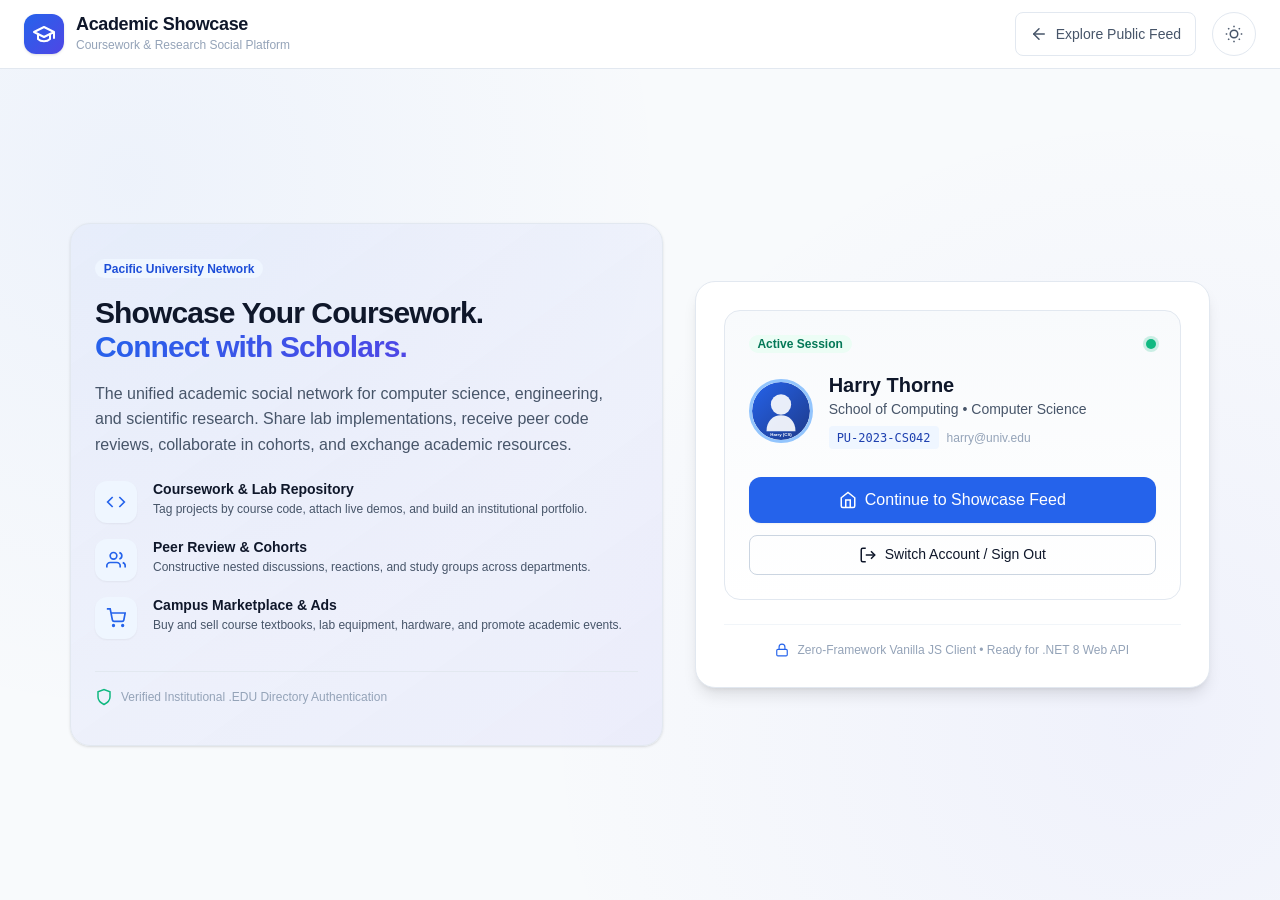
==== commit 54d669e5: "fix(css): define missing space-7, radius-2xl, font-weight-extrabold, and secondary-300 tokens" ====
--- a/pages/auth.html
+++ b/pages/auth.html
@@ -277,7 +277,7 @@
                     </svg>
                   </span>
                   <input type="password" id="loginPassword" class="form-control" placeholder="Enter your account password" autocomplete="current-password" required>
-                  <button type="button" class="btn-toggle-password" id="toggleLoginPasswordBtn" aria-label="Toggle password visibility">
+                  <button type="button" class="btn-toggle-password" id="toggleLoginPasswordBtn" aria-label="Toggle password visibility" style="min-height: 44px; min-width: 44px; padding: 6px;">
                     <svg class="eye-open" width="18" height="18" viewBox="0 0 24 24" fill="none" stroke="currentColor" stroke-width="2">
                       <path d="M1 12s4-8 11-8 11 8 11 8-4 8-11 8-11-8-11-8z"></path>
                       <circle cx="12" cy="12" r="3"></circle>
--- a/css/variables.css
+++ b/css/variables.css
@@ -24,6 +24,7 @@
   --color-secondary-50: #eef2ff;
   --color-secondary-100: #e0e7ff;
   --color-secondary-200: #c7d2fe;
+  --color-secondary-300: #a5b4fc;
   --color-secondary-500: #6366f1;
   --color-secondary-600: #4f46e5;
   --color-secondary-700: #4338ca;
@@ -112,6 +113,7 @@
   --font-weight-medium: 500;
   --font-weight-semibold: 600;
   --font-weight-bold: 700;
+  --font-weight-extrabold: 800;
 
   --line-height-tight: 1.25;
   --line-height-normal: 1.5;
@@ -124,6 +126,7 @@
   --space-4: 1rem;     /* 16px */
   --space-5: 1.25rem;  /* 20px */
   --space-6: 1.5rem;   /* 24px */
+  --space-7: 1.75rem;  /* 28px */
   --space-8: 2rem;     /* 32px */
   --space-10: 2.5rem;  /* 40px */
   --space-12: 3rem;    /* 48px */
@@ -133,6 +136,7 @@
   --radius-md: 8px;
   --radius-lg: 12px;
   --radius-xl: 16px;
+  --radius-2xl: 20px;
   --radius-full: 9999px;
 
   /* Shadows */
@@ -188,6 +192,7 @@
 
   --color-primary-light: rgba(37, 99, 235, 0.15);
   --color-secondary-50: rgba(79, 70, 229, 0.15);
+  --color-secondary-300: #818cf8;
   --color-accent-50: rgba(16, 185, 129, 0.15);
   --color-warning-50: rgba(245, 158, 11, 0.15);
   --color-danger-50: rgba(239, 68, 68, 0.15);
